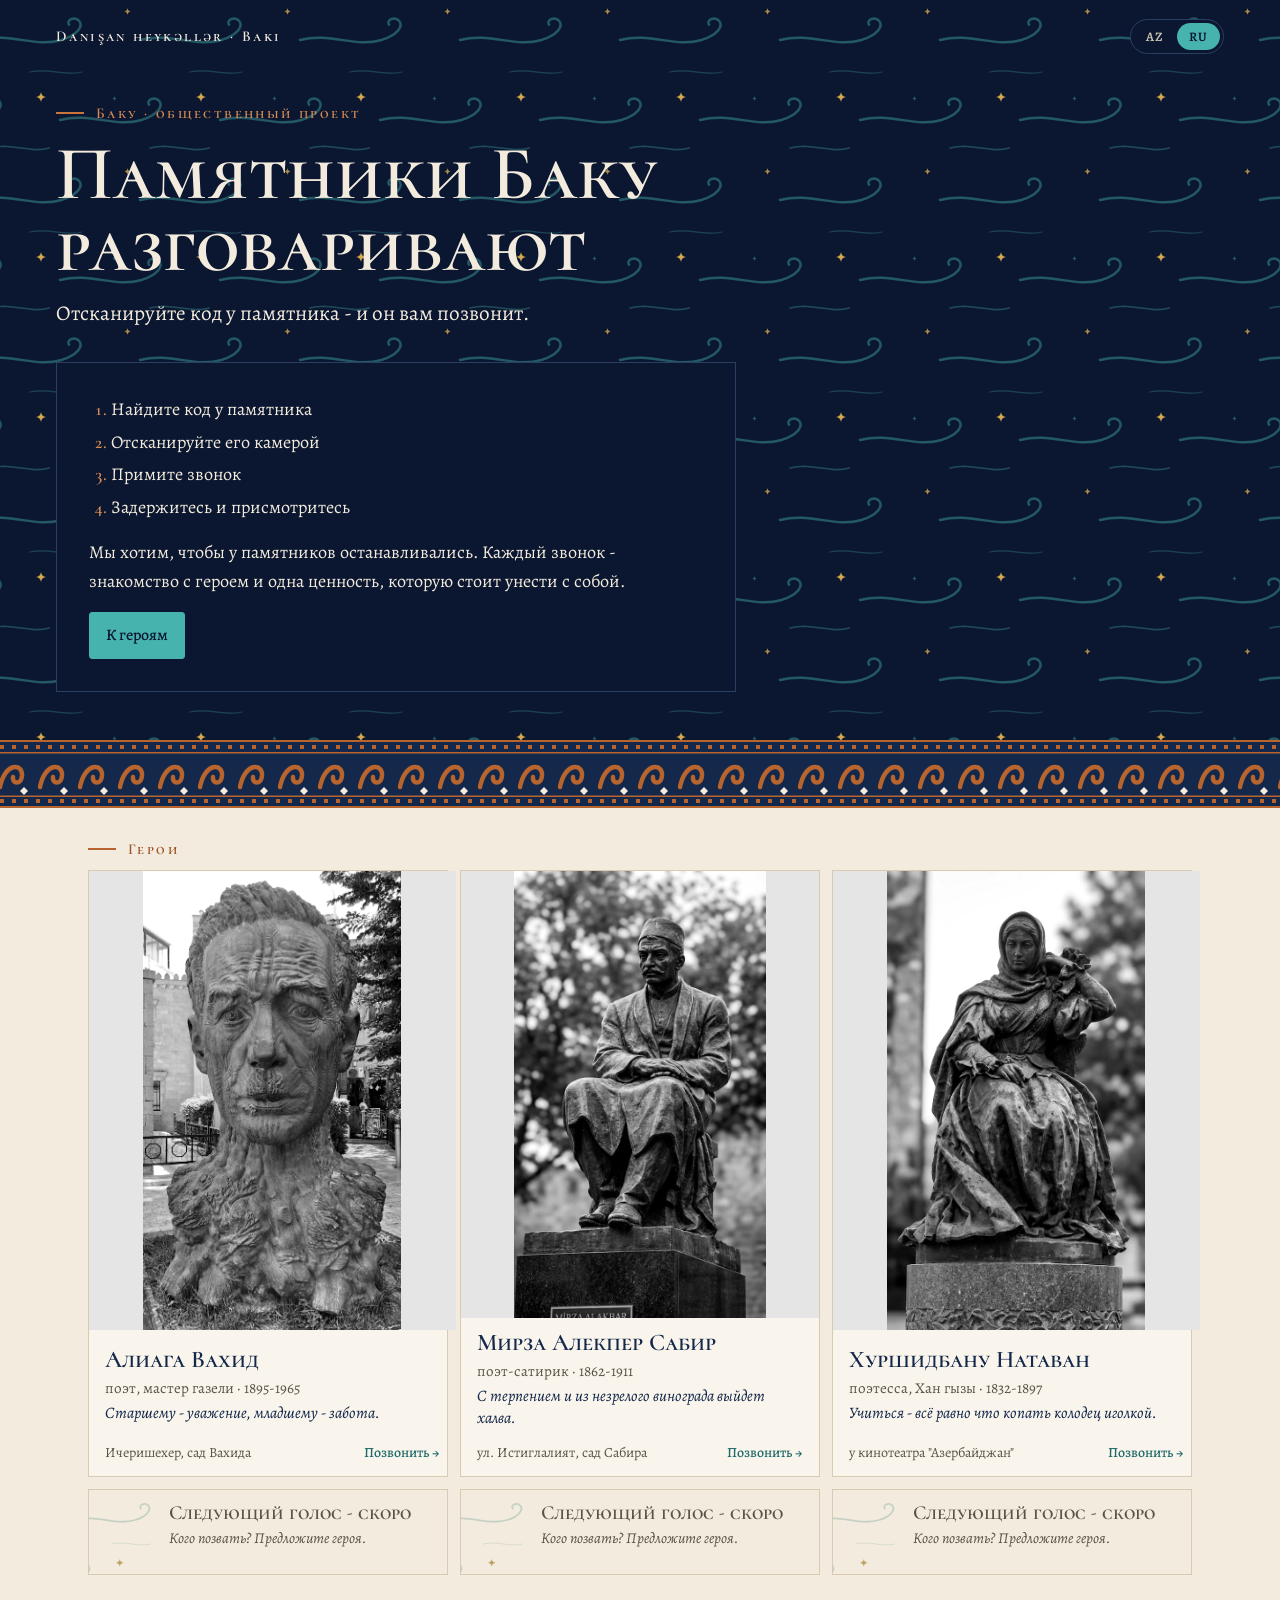
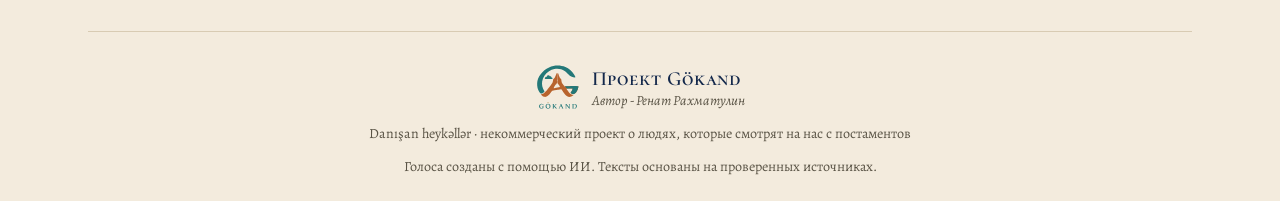
==== index.html @ 46e5cb17 "Cache-busting version on asset URLs so browsers load new CSS/JS after each publish Co-Authored-By: C" ====
<!doctype html>
<html lang="az" data-theme="pravda">
<head>
<meta charset="utf-8">
<meta name="viewport" content="width=device-width, initial-scale=1, viewport-fit=cover">
<meta name="theme-color" content="#0b1730">
<title>Danışan heykəllər</title>
<meta name="description" content="Bakının heykəlləri danışır. QR kodu skan edin - abidə sizə zəng edəcək.">
<link rel="preconnect" href="https://fonts.googleapis.com">
<link rel="stylesheet" href="https://fonts.googleapis.com/css2?family=Cormorant+SC:wght@500;600&family=Alegreya:ital,wght@0,400;0,500;1,400&display=swap">
<link rel="stylesheet" href="assets/style.css?v=335cb8f">
</head>
<body data-page="home" data-root="./" class="home">

<section class="stage" data-theme="pesnya" id="stage">
  <div class="stage-in">
    <div class="stage-top"><span class="brand">Danışan heykəllər · Bakı</span><div class="langs" role="group" aria-label="Dil / Язык"><button type="button" id="lang-az">AZ</button><button type="button" id="lang-ru">RU</button></div></div>
    <div class="stage-main">
      <p class="eyebrow" id="stageEyebrow"></p>
      <h1 id="heroTitle"></h1>
      <p class="lead" id="heroLead"></p>
      <div class="stage-panel">
        <ol class="steps" id="how"></ol>
        <p class="about" id="aboutText"></p>
        <a class="btn primary" id="toHeroes" href="#heroesBlock"></a>
      </div>
    </div>
  </div>
  <div class="kayma" aria-hidden="true"></div>
</section>

<div class="wrap">
  <section class="block" id="heroesBlock">
    <p class="eyebrow" id="heroesTitle"></p>
    <div class="heroes" id="heroes"></div>
  </section>

  <footer class="foot">
    <div class="endorse"><img src="assets/brand/gokand-mark.svg" alt="" width="44" height="47"><span><b id="endorse"></b><span id="author"></span></span></div>
    <p class="note" id="foot"></p>
    <p class="note" id="ai"></p>
  </footer>
</div>
<script src="assets/data.js?v=335cb8f"></script>
<script src="assets/app.js?v=335cb8f"></script>
</body>
</html>
---- assets/style.css ----
/* Danışan heykəllər - visual language from the GÖKAND design system (colors, type, grid, flat forms).
   Home = day palette ("pravda"), call pages = night palette ("pesnya"). No logo, mottos or theme switch. */
:root, [data-theme="pravda"] {
  --paper: #f3ebdd;
  --paper-raised: #faf5ec;
  --paper-sunk: #eadfcb;
  --ink: #13284b;
  --ink-soft: #5a5446;
  --line: #d8cbb3;
  --sky: #237878;
  --sky-text: #1e6a6a;
  --oath: #b8642e;
  --oath-text: #9a5222;
  --gold: #a9822f;
  --star-off: #c9bba0;
  --action: #1e6a6a;
  --on-action: #f3ebdd;
  --focus: var(--sky);
  color-scheme: light;
}
[data-theme="pesnya"] {
  --paper: #0b1730;
  --paper-raised: #13284b;
  --paper-sunk: #08112a;
  --ink: #f3ebdd;
  --ink-soft: #c9c2b2;
  --line: #2a3d63;
  --sky: #46b3ae;
  --sky-text: #46b3ae;
  --oath: #c8743a;
  --oath-text: #d88a52;
  --gold: #d4a84b;
  --star-off: #4a5a7a;
  --action: #46b3ae;
  --on-action: #0b1730;
  --focus: var(--sky);
  color-scheme: dark;
}
:root {
  --space-1: 4px; --space-2: 8px; --space-3: 12px; --space-4: 16px; --space-6: 24px;
  --space-8: 32px; --space-12: 48px; --space-18: 72px; --space-24: 96px;
  --radius-0: 0px; --radius-sm: 3px; --radius-round: 999px;
  --measure: 680px; --page: 1200px;
  --font-display: "Cormorant SC", "Cormorant Garamond", Georgia, serif;
  --font-text: Alegreya, Georgia, "Times New Roman", serif;
}

*{box-sizing:border-box}
[hidden]{display:none!important}
html,body{min-height:100%;margin:0}
body{
  background:var(--paper);color:var(--ink);font-family:var(--font-text);font-size:18px;line-height:1.6;
  padding-top:env(safe-area-inset-top,0px);padding-bottom:env(safe-area-inset-bottom,0px);
}
a{color:var(--sky-text)}
button{font-family:inherit}
button:focus-visible,a:focus-visible{outline:2px solid var(--focus);outline-offset:2px}

.wrap{
  position:relative;z-index:1;max-width:520px;margin:0 auto;min-height:100vh;min-height:100dvh;
  display:flex;flex-direction:column;gap:var(--space-6);
  padding-left:max(var(--space-4), env(safe-area-inset-left, 0px));
  padding-right:max(var(--space-4), env(safe-area-inset-right, 0px));
  padding-block:var(--space-4) var(--space-6);
}
.top{display:flex;justify-content:space-between;align-items:center;gap:var(--space-3);flex-wrap:wrap}
.brand{font-family:var(--font-display);font-size:15px;font-weight:600;letter-spacing:.16em;color:var(--ink);text-decoration:none;padding-block:var(--space-2)}
.brand svg{display:none}
.langs{display:flex;gap:2px;border:1px solid var(--line);border-radius:var(--radius-round);padding:3px;background:var(--paper)}
.langs button{border:0;background:transparent;color:var(--ink-soft);font:600 13px/1 var(--font-text);letter-spacing:.06em;padding:7px 12px;border-radius:var(--radius-round);cursor:pointer}
.langs button[aria-pressed="true"]{background:var(--action);color:var(--on-action)}

/* rubric label: copper bar + small caps */
.eyebrow{display:flex;align-items:center;gap:var(--space-3);font-family:var(--font-display);font-size:15px;line-height:1.2;font-weight:600;letter-spacing:.16em;color:var(--oath-text);margin:0 0 var(--space-3)}
.eyebrow::before{content:"";width:28px;height:2px;background:var(--oath);flex:none}

/* ---------- photo: top of the screen, flat, no gradients ---------- */
.bg{
  position:fixed;left:0;right:0;top:0;height:54vh;height:54dvh;z-index:0;
  background:var(--paper-sunk) url("brand/veter-nochnoj.svg") repeat;background-size:160px;
  border-bottom:1px solid var(--line);
}
.bg::after{content:"";position:absolute;inset:0;background:var(--photo) center bottom/contain no-repeat;filter:grayscale(1) contrast(1.05)}
.bg.placeholder::after{display:none}
.veil{display:none}
body.s-call .bg{height:100vh;height:100dvh;opacity:.14;border:0}
body.s-done .bg,body.s-declined .bg{height:100vh;height:100dvh;opacity:.08;border:0}

/* ---------- incoming ---------- */
.ring-view{margin-top:auto;display:flex;flex-direction:column;gap:var(--space-2);background:var(--paper);padding-top:var(--space-6);box-shadow:0 0 0 100vmax var(--paper);clip-path:inset(0 -100vmax -100vmax -100vmax);border-top:1px solid var(--line)}
.status{font-size:15px;color:var(--ink-soft);display:flex;align-items:center;gap:var(--space-2);min-height:21px;font-variant-numeric:tabular-nums}
.status .dot{width:8px;height:8px;border-radius:var(--radius-round);background:var(--sky);animation:blink 1.4s ease-in-out infinite}
@keyframes blink{0%,100%{opacity:1}50%{opacity:.25}}
h1.name{font-family:var(--font-display);font-weight:600;font-size:clamp(40px, 11vw, 52px);line-height:1;margin:0;text-wrap:balance}
.role{font-family:var(--font-text);font-style:italic;font-size:18px;color:var(--oath-text)}
.meta{display:flex;gap:var(--space-2);flex-wrap:wrap;margin-top:var(--space-1)}
.chip{display:inline-flex;align-items:center;gap:6px;font-size:14px;color:var(--ink-soft);border:1px solid var(--line);border-radius:var(--radius-sm);padding:3px 10px}
.chip svg{display:none}
.actions{display:flex;justify-content:space-around;gap:var(--space-6);padding-top:var(--space-6)}
.act{display:flex;flex-direction:column;align-items:center;gap:var(--space-2);font-size:15px;color:var(--ink-soft)}
.round{width:72px;height:72px;border-radius:var(--radius-round);border:0;cursor:pointer;display:grid;place-items:center}
.round svg{width:28px;height:28px}
.round.accept{background:var(--action);color:var(--on-action)}
.round.decline{background:var(--oath);color:var(--paper)}
.credit{font-size:13px;color:var(--ink-soft);text-align:center;margin-top:var(--space-2)}
.credit a{color:inherit}
.linkbtn{align-self:center;margin-top:var(--space-3);background:none;border:0;color:var(--sky-text);font:500 16px/1.2 var(--font-text);text-decoration:underline;text-underline-offset:4px;cursor:pointer;padding:var(--space-2)}

/* ---------- declined ---------- */
.declined-view{margin-top:auto;display:flex;flex-direction:column;gap:var(--space-3)}
.declined-view .status{font-family:var(--font-display);font-size:26px;font-weight:600;color:var(--ink);line-height:1.15}

/* ---------- in call ---------- */
.talk-view{flex:1;display:flex;flex-direction:column;gap:var(--space-3)}
.talk-head{text-align:center;display:flex;flex-direction:column;gap:2px;margin-top:var(--space-2)}
.talk-head .nm{font-family:var(--font-display);font-size:32px;font-weight:600;line-height:1.1}
.time{font-size:14px;color:var(--ink-soft);font-variant-numeric:tabular-nums}
.prog{height:2px;background:var(--line);overflow:hidden;margin:var(--space-1) var(--space-2) 0}
.prog i{display:block;height:100%;width:0;background:var(--oath);transition:width .2s linear}
.subs{margin-top:auto;background:var(--paper-raised);border:1px solid var(--line);border-radius:var(--radius-0);padding:var(--space-4) var(--space-4);font-size:19px;line-height:1.6;max-height:44vh;overflow-y:auto}
.subs span{color:var(--ink-soft);opacity:.8;transition:color .25s,opacity .25s}
.subs span.past{color:var(--ink-soft);opacity:1}
.subs span.now{opacity:1}
.subs span.now{color:var(--ink)}
.wave{display:flex;gap:4px;align-items:center;justify-content:center;height:30px}
.wave i{width:3px;background:var(--oath);height:6px;animation:wv 1s ease-in-out infinite}
.wave i:nth-child(2){animation-delay:.12s}.wave i:nth-child(3){animation-delay:.24s}
.wave i:nth-child(4){animation-delay:.36s}.wave i:nth-child(5){animation-delay:.48s}
.wave i:nth-child(6){animation-delay:.6s}.wave i:nth-child(7){animation-delay:.72s}
@keyframes wv{0%,100%{height:6px}50%{height:28px}}
.talk-view .actions{padding-top:var(--space-2)}

/* ---------- after call + home ---------- */
.done-view{display:flex;flex-direction:column;gap:var(--space-4);margin-top:var(--space-2)}
#thanks{font-family:var(--font-display);font-size:32px;font-weight:600;line-height:1.1}
.card{background:var(--paper-raised);border:1px solid var(--line);border-radius:var(--radius-0);padding:var(--space-4) var(--space-4)}
.count{font-family:var(--font-display);font-size:26px;font-weight:600;line-height:1.15;margin:0 0 var(--space-4);font-variant-numeric:tabular-nums}
.count b{color:var(--oath-text);font-weight:600}
.deck{display:grid;grid-template-columns:repeat(auto-fill,minmax(130px,1fr));gap:var(--space-2)}
.tile{border:1px solid var(--line);border-radius:var(--radius-0);padding:var(--space-3);min-height:100px;display:flex;flex-direction:column;justify-content:space-between;gap:var(--space-2);background:var(--paper);text-decoration:none;color:var(--ink)}
.tile .nm{font-family:var(--font-display);font-size:20px;font-weight:600;line-height:1.1}
.tile .ar{font-size:14px;color:var(--ink-soft);line-height:1.35}
.tile .mh{font-size:14px;color:var(--sky-text)}
.tile.got{border-color:var(--oath)}
.tile.got .nm{color:var(--oath-text)}
.tile.locked .nm{color:var(--ink-soft);letter-spacing:.2em}
.row{display:flex;gap:var(--space-2);flex-wrap:wrap}
.btn{flex:1 1 150px;border:1px solid var(--line);background:var(--paper);color:var(--ink);border-radius:var(--radius-sm);padding:13px var(--space-4);font:500 16px/1.2 var(--font-text);cursor:pointer;text-align:center;text-decoration:none;display:inline-flex;align-items:center;justify-content:center;gap:var(--space-2)}
.btn svg{display:none}
.btn.primary{background:var(--action);border-color:var(--action);color:var(--on-action)}
.done-view > .btn{flex:0 0 auto}
.toast{font-size:15px;color:var(--sky-text);min-height:20px;text-align:center}
.note{font-size:14px;color:var(--ink-soft);text-align:center;margin:0;line-height:1.5}

/* home */
.home .bg{display:none}
.hero h1{font-family:var(--font-display);font-weight:600;font-size:clamp(40px, 11vw, 64px);line-height:.95;margin:var(--space-6) 0 0;text-wrap:balance}
.lead{font-size:21px;line-height:1.5;margin:0;max-width:var(--measure)}
.steps{margin:0;padding-left:22px;display:flex;flex-direction:column;gap:var(--space-1)}
.steps li::marker{color:var(--oath-text);font-family:var(--font-display);font-weight:600}

/* story sheet + reader */
.sheet,.reader{position:fixed;inset:0;z-index:5;background:var(--paper);overflow-y:auto;
  padding:max(var(--space-4), env(safe-area-inset-top,0px)) max(var(--space-4), env(safe-area-inset-right,0px)) max(var(--space-4), env(safe-area-inset-bottom,0px)) max(var(--space-4), env(safe-area-inset-left,0px))}
.sheet{display:flex;flex-direction:column;align-items:center;justify-content:center;gap:var(--space-4)}
.sheet img{max-height:68vh;max-width:100%;border:1px solid var(--line)}
.sheet p{margin:0;color:var(--ink-soft);font-size:16px;text-align:center;max-width:34ch}
.sheet .btn{flex:0 0 auto;min-width:180px}
.reader{z-index:6}
.reader-in{max-width:var(--measure);margin:0 auto;display:flex;flex-direction:column;gap:var(--space-4)}
.reader-top{display:flex;justify-content:space-between;align-items:center;gap:var(--space-3);position:sticky;top:0;background:var(--paper);padding-block:var(--space-2);border-bottom:1px solid var(--line)}
.reader-top b{font-family:var(--font-display);font-size:28px;font-weight:600}
.reader-top .btn{flex:0 0 auto}
#rdBody p{margin:0 0 var(--space-4);font-size:19px;line-height:1.7}

@media (min-width:700px){ .wrap{padding-left:var(--space-12);padding-right:var(--space-12)} }
@media (prefers-reduced-motion:reduce){ .wave i,.status .dot{animation:none} }
/* top bar sits on a flat paper band so it stays readable over the photo */
.top{position:relative;z-index:2;background:var(--paper);box-shadow:0 0 0 100vmax var(--paper);clip-path:inset(-100vmax -100vmax 0 -100vmax);padding-bottom:var(--space-2);border-bottom:1px solid var(--line)}
.home .top{border-bottom:0}
.toast:empty{display:none}

/* home: fuller layout, Gökand endorsement */
.home .wrap{max-width:var(--page);gap:var(--space-8)}
.hero{display:grid;grid-template-columns:1fr;gap:var(--space-6);align-items:end}
.hero-text{display:flex;flex-direction:column;gap:var(--space-4);min-width:0}
.strip{display:grid;grid-template-columns:repeat(3,1fr);gap:var(--space-2)}
.strip span{display:block;aspect-ratio:9/14;max-width:100%;background-color:var(--paper-sunk);background-size:cover;background-position:center 22%;filter:grayscale(1) contrast(1.05);border:1px solid var(--line)}
.cols{display:grid;grid-template-columns:1fr;gap:var(--space-4)}
.about{margin:0;font-size:18px;line-height:1.6;max-width:var(--measure)}
.foot{display:flex;flex-direction:column;align-items:center;gap:var(--space-3);border-top:1px solid var(--line);padding-top:var(--space-8);margin-top:var(--space-6)}
.endorse{display:flex;align-items:center;gap:var(--space-3)}
.endorse img{width:44px;height:auto}
.endorse > span{display:flex;flex-direction:column;line-height:1.3}
.endorse b{font-family:var(--font-display);font-size:20px;font-weight:600;letter-spacing:.04em}
.endorse span span{font-size:14px;color:var(--ink-soft);font-style:italic}
@media (min-width:860px){
  .hero{grid-template-columns:minmax(0,1.1fr) minmax(0,1fr);gap:var(--space-12)}
  .hero h1{margin-top:var(--space-12)}
  .cols{grid-template-columns:1fr 1fr}
  .home .deck{grid-template-columns:repeat(3,1fr)}
}

.tile.open .nm{color:var(--ink)}

/* ===================== call v2 (prototype) ===================== */
.top-r{display:flex;align-items:center;gap:var(--space-2)}
.whatbtn{background:none;border:1px solid var(--line);color:var(--ink-soft);border-radius:var(--radius-round);font:500 14px/1 var(--font-text);padding:8px 12px;cursor:pointer}
.big{font-family:var(--font-display);font-size:34px;font-weight:600;line-height:1.1;margin:0;text-wrap:balance}
.sub{margin:0;color:var(--ink-soft);font-size:18px;line-height:1.5}
.sr{position:absolute;width:1px;height:1px;overflow:hidden;clip:rect(0 0 0 0);white-space:nowrap}

/* call: the standard photo stays as on the ring screen (no zoom) */
body.s-read .bg{height:100vh;height:100dvh;border:0;opacity:.16}
body.s-done .bg{height:100vh;height:100dvh;border:0;opacity:.12}
body.s-call .bg,body.s-declined .bg{height:54vh;height:54dvh;opacity:1}
.talk-view,.declined-view{margin-top:auto;background:var(--paper);padding-top:var(--space-6);box-shadow:0 0 0 100vmax var(--paper);clip-path:inset(0 -100vmax -100vmax -100vmax);border-top:1px solid var(--line)}
.talk-view{flex:0 0 auto}
.declined-view{gap:var(--space-4);padding-bottom:var(--space-6)}
.talk-view{justify-content:flex-end;padding-bottom:var(--space-4)}
.talk-view .wave{height:56px;gap:6px}
.talk-view .wave i{width:4px;background:var(--ink)}
@keyframes wv2{0%,100%{height:8px}50%{height:52px}}
.talk-view .wave i{animation-name:wv2}
body.paused .wave i{animation-play-state:paused;opacity:.4}
body.with-text .talk-view .talk-head{margin-top:0}
body.with-text .subs{margin-top:var(--space-2)}
.talk-ctl{display:flex;flex-direction:column;align-items:center}
.talk-ctl .linkbtn{margin-top:0}
.talk-ctl .actions{width:100%}
.round.ghost{background:transparent;border:1px solid var(--ink-soft);color:var(--ink)}
.round .i-pause,.round .i-play{display:grid;place-items:center}
.round .i-play{display:none}
body.paused .round .i-pause{display:none}
body.paused .round .i-play{display:grid}

.read-view{flex:1;display:flex;flex-direction:column;gap:var(--space-4);padding-bottom:var(--space-4)}
.page{margin-block:auto;font-size:21px;line-height:1.7;background:var(--paper-raised);border:1px solid var(--line);padding:var(--space-6) var(--space-4);min-height:30vh;animation:fadeIn .35s ease}
.read-view .btn:disabled{opacity:.4;cursor:default}
@keyframes fadeIn{from{opacity:0;transform:translateY(6px)}to{opacity:1;transform:none}}

.done-view{margin-top:var(--space-6)}
.proverb{margin:0;font-family:var(--font-text);font-style:italic;font-size:clamp(26px,7vw,34px);line-height:1.3;text-wrap:balance;border-left:2px solid var(--oath);padding-left:var(--space-4)}
.done-view #thanks{font-family:var(--font-text);font-size:18px;font-weight:400;color:var(--ink-soft)}
.others{display:grid;grid-template-columns:1fr 1fr;gap:var(--space-2)}
.other{display:flex;flex-direction:column;text-decoration:none;color:var(--ink);border:1px solid var(--line);background:var(--paper)}
.other .ph,.hero-card .ph{display:block;aspect-ratio:4/5;max-width:100%;background-color:var(--paper-sunk);background-size:contain;background-repeat:no-repeat;background-position:center bottom;filter:grayscale(1) contrast(1.05)}
.ot{display:flex;flex-direction:column;padding:var(--space-2) var(--space-3);line-height:1.3}
.ot b{font-family:var(--font-display);font-size:19px;font-weight:600}
.ot span{font-size:14px;color:var(--oath-text)}

.sheet.small{background:rgba(8,17,42,.72);padding:var(--space-4)}
.what-in{background:var(--paper);border:1px solid var(--line);padding:var(--space-6) var(--space-4);max-width:420px;width:100%;display:flex;flex-direction:column;gap:var(--space-3)}
.what-in b{font-family:var(--font-display);font-size:26px;font-weight:600}
.what-in p{margin:0;color:var(--ink);font-size:17px;text-align:left;max-width:none}
.what-in .btn{flex:1 1 140px;min-width:0}

/* ===================== home v3: project info on the Khazri wind ===================== */
.stage{position:relative;background:var(--paper) url("brand/veter-nochnoj.svg") repeat;background-size:160px;color:var(--ink);display:flex;flex-direction:column}
.stage-in{width:100%;max-width:var(--page);margin:0 auto;display:flex;flex-direction:column;gap:var(--space-12);
  padding-left:max(var(--space-4), env(safe-area-inset-left, 0px));padding-right:max(var(--space-4), env(safe-area-inset-right, 0px));padding-block:var(--space-4) var(--space-12)}
.stage-top{display:flex;justify-content:space-between;align-items:center;gap:var(--space-3)}
.stage-main{display:flex;flex-direction:column;gap:var(--space-4);max-width:var(--measure)}
.stage-main .eyebrow{margin:0}
.stage-main h1{font-family:var(--font-display);font-weight:600;font-size:clamp(42px,11vw,76px);line-height:.95;margin:0;text-wrap:balance}
.stage-main .lead{font-size:21px;color:var(--ink)}
.stage-panel{background:var(--paper);border:1px solid var(--line);padding:var(--space-6) var(--space-4);display:flex;flex-direction:column;gap:var(--space-4);margin-top:var(--space-4)}
.stage-panel .btn{flex:0 0 auto;align-self:flex-start}
.kayma{height:68px;background:url("brand/kayma-volna.svg") repeat-x left center;background-size:auto 68px}
.home .wrap{padding-top:var(--space-12)}
.block{display:flex;flex-direction:column}
.heroes{display:grid;grid-template-columns:1fr;gap:var(--space-3)}
.hero-card{display:grid;grid-template-columns:110px minmax(0,1fr);text-decoration:none;color:var(--ink);background:var(--paper-raised);border:1px solid var(--line)}
.hero-card .ph{aspect-ratio:auto;height:100%;min-height:150px}
.hc-body{display:flex;flex-direction:column;gap:4px;padding:var(--space-3) var(--space-4);min-width:0}
.hc-name{font-family:var(--font-display);font-size:24px;font-weight:600;line-height:1.1}
.hc-role{font-size:15px;color:var(--ink-soft);line-height:1.35}
.hc-proverb{font-style:italic;font-size:16px;line-height:1.4;color:var(--ink)}
.hc-foot{margin-top:auto;display:flex;justify-content:space-between;gap:var(--space-2);font-size:14px;color:var(--ink-soft);padding-top:var(--space-2)}
.hc-call{color:var(--sky-text);font-weight:500;white-space:nowrap}
.home .wrap{min-height:0;padding-top:var(--space-8)}
.hero-card.closed{background:transparent;color:var(--ink-soft);grid-template-columns:64px minmax(0,1fr)}
.hero-card.closed .ph{background:var(--paper-sunk) url("brand/veter-svetlyj.svg") repeat;background-size:120px;filter:none;opacity:.7}
.hero-card.closed .hc-name{font-size:20px;color:var(--ink-soft)}
.hero-card.closed .hc-role{font-style:italic}
@media (min-width:700px){ .stage-panel{padding:var(--space-8)} }
@media (min-width:860px){
  .heroes{grid-template-columns:repeat(3,1fr)}
  .hero-card{grid-template-columns:1fr}
  .hero-card .ph{aspect-ratio:4/5;height:auto}
}
@media (prefers-reduced-motion:reduce){
  .page{animation:none}
}
body.s-call .subs{max-height:34vh}
.hero-card.closed{min-height:0}
.hero-card.closed .ph{min-height:84px}

/* ---------- call header: one line ---------- */
.call .top{flex-wrap:nowrap}
.call .brand{white-space:nowrap;overflow:hidden;text-overflow:ellipsis;min-width:0}
.whatbtn{width:34px;height:34px;padding:0;font-size:17px;font-weight:600;display:grid;place-items:center;flex:none}
.top-r{flex:none}
body.s-call .subs{max-height:24vh}
.side-qr{display:none}

/* ---------- desktop: the call is a phone-wide column on the Khazri wind ---------- */
@media (min-width:760px){
  body.call{background:var(--paper) url("brand/veter-nochnoj.svg") repeat;background-size:160px}
  body.call::before{content:"";position:fixed;top:0;bottom:0;left:50%;width:520px;transform:translateX(-50%);background:var(--paper);border-left:1px solid var(--line);border-right:1px solid var(--line);z-index:0}
  body.call .wrap{padding-left:var(--space-6);padding-right:var(--space-6)}
  body.call .bg{left:50%;right:auto;width:520px;transform:translateX(-50%)}
  body.s-read .bg,body.s-done .bg{opacity:0}
  body.call .top,body.call .ring-view,body.call .talk-view,body.call .declined-view{box-shadow:none;clip-path:none}
  body.call .top{background:var(--paper);margin-inline:calc(-1 * var(--space-6));padding-inline:var(--space-6);margin-top:calc(-1 * var(--space-4));padding-top:var(--space-4)}
  body.call .ring-view,body.call .talk-view,body.call .declined-view{margin-inline:calc(-1 * var(--space-6));padding-inline:var(--space-6)}
}
@media (min-width:1100px){
  .side-qr{display:flex;flex-direction:column;gap:var(--space-3);position:fixed;z-index:3;top:50%;transform:translateY(-50%);left:calc(50% + 260px + var(--space-12));width:180px;background:var(--paper);border:1px solid var(--line);padding:var(--space-4)}
  .side-qr img{width:100%;height:auto;background:#f3ebdd;padding:8px}
  .side-qr p{margin:0;font-size:15px;line-height:1.45;color:var(--ink-soft)}
  body.s-done .side-qr,body.s-read .side-qr{display:none}
}

/* ---------- info cards during the call (instead of reading the same text) ---------- */
.cards{min-height:150px;display:flex}
.info{flex:1;display:flex;flex-direction:column;gap:var(--space-2);background:var(--paper-raised);border:1px solid var(--line);padding:var(--space-4);animation:fadeIn .5s ease}
.info .eyebrow{margin:0}
.info-t{margin:0;font-size:21px;line-height:1.45;text-wrap:pretty}
.dots{margin-top:auto;display:flex;gap:6px;padding-top:var(--space-2)}
.info{cursor:pointer}
.dots{gap:4px;margin-left:-6px}
.dots button{width:30px;height:24px;padding:0 6px;border:0;background:transparent;cursor:pointer;display:grid;align-items:center}
.dots button::before{content:"";display:block;height:3px;background:var(--line)}
.dots button.on::before{background:var(--oath)}
.dots button:hover::before{background:var(--ink-soft)}
.dots button.on:hover::before{background:var(--oath)}
.prog{height:4px;margin-inline:0}
@media (prefers-reduced-motion:reduce){ .info{animation:none} }

.cards{min-height:176px}
body.s-call .talk-view{gap:var(--space-2)}
body.s-call .talk-view .wave{height:40px}
@keyframes wv3{0%,100%{height:6px}50%{height:36px}}
body.s-call .talk-view .wave i{animation-name:wv3}
body.s-call .talk-head .nm{font-size:28px}
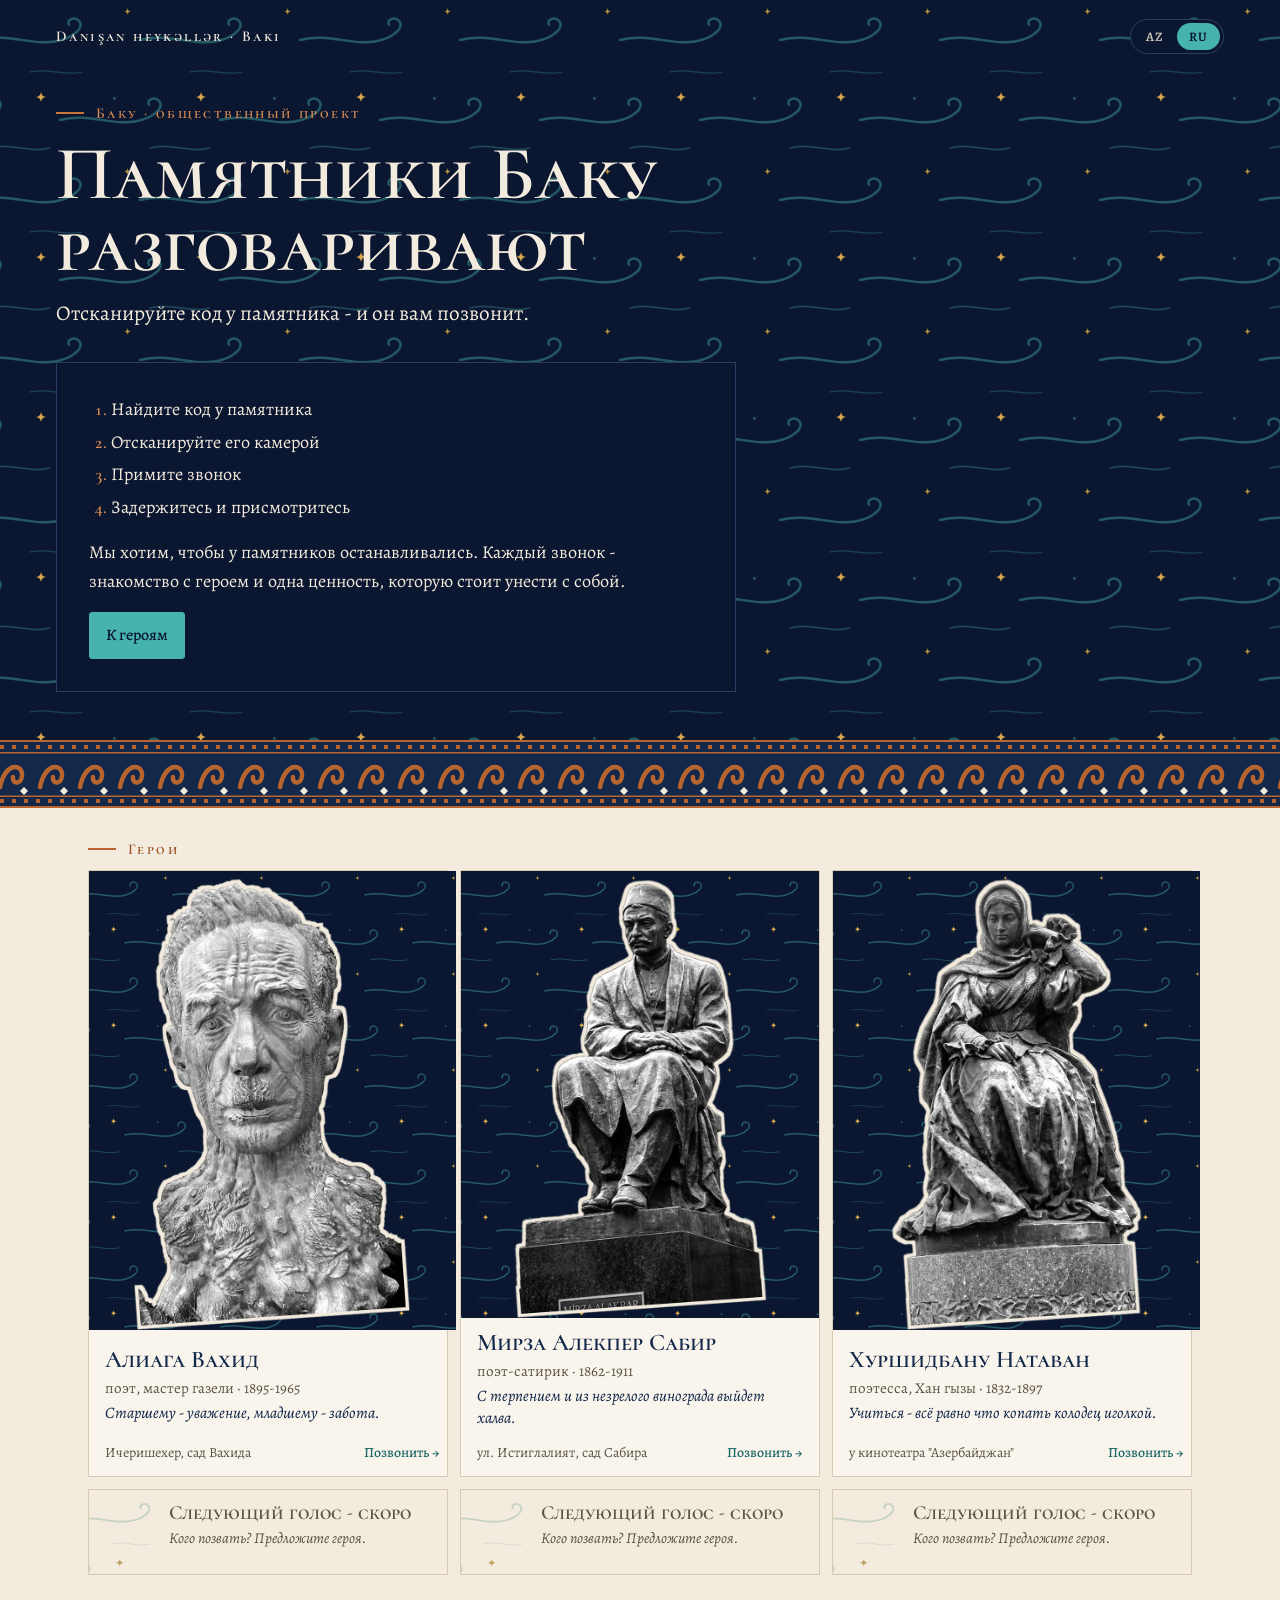
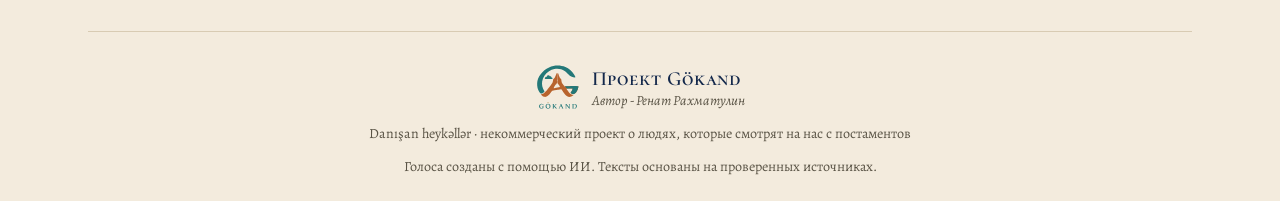
==== commit 6e6a0ccb: "Sticker art for all three heroes: cut-out monuments on the Khazri pattern (call, cards, story) Co-Au" ====
--- a/index.html
+++ b/index.html
@@ -8,7 +8,7 @@
 <meta name="description" content="Bakının heykəlləri danışır. QR kodu skan edin - abidə sizə zəng edəcək.">
 <link rel="preconnect" href="https://fonts.googleapis.com">
 <link rel="stylesheet" href="https://fonts.googleapis.com/css2?family=Cormorant+SC:wght@500;600&family=Alegreya:ital,wght@0,400;0,500;1,400&display=swap">
-<link rel="stylesheet" href="assets/style.css?v=335cb8f">
+<link rel="stylesheet" href="assets/style.css?v=art1">
 </head>
 <body data-page="home" data-root="./" class="home">
 
@@ -41,7 +41,7 @@
     <p class="note" id="ai"></p>
   </footer>
 </div>
-<script src="assets/data.js?v=335cb8f"></script>
-<script src="assets/app.js?v=335cb8f"></script>
+<script src="assets/data.js?v=art1"></script>
+<script src="assets/app.js?v=art1"></script>
 </body>
 </html>
--- a/assets/style.css
+++ b/assets/style.css
@@ -80,7 +80,10 @@
   background:var(--paper-sunk) url("brand/veter-nochnoj.svg") repeat;background-size:160px;
   border-bottom:1px solid var(--line);
 }
+.bg{overflow:hidden}
+.bg::before{content:"";position:absolute;inset:-24px;background:var(--photo) center/cover no-repeat;filter:grayscale(1) blur(14px) brightness(.45)}
 .bg::after{content:"";position:absolute;inset:0;background:var(--photo) center bottom/contain no-repeat;filter:grayscale(1) contrast(1.05)}
+.bg.placeholder::before{display:none}
 .bg.placeholder::after{display:none}
 .veil{display:none}
 body.s-call .bg{height:100vh;height:100dvh;opacity:.14;border:0}
@@ -344,3 +347,12 @@
 @keyframes wv3{0%,100%{height:6px}50%{height:36px}}
 body.s-call .talk-view .wave i{animation-name:wv3}
 body.s-call .talk-head .nm{font-size:28px}
+
+/* ---------- sticker art (cut-out monument with a bone outline, transparent) ---------- */
+.bg{background:var(--paper) url("brand/veter-nochnoj.svg") repeat;background-size:160px}
+.bg::before{display:none}
+.bg::after{inset:var(--space-2) 0 0;filter:none}
+.hero-card .ph,.other .ph{background-color:#0b1730;filter:none;background-origin:content-box;padding:8px 6px 0;box-sizing:border-box;background-image:none}
+.hero-card .ph{background:#0b1730 url("brand/veter-nochnoj.svg") repeat;background-size:96px}
+.other .ph{background:#0b1730 url("brand/veter-nochnoj.svg") repeat;background-size:96px}
+.ph i{display:block;width:100%;height:100%;background:center bottom/contain no-repeat}
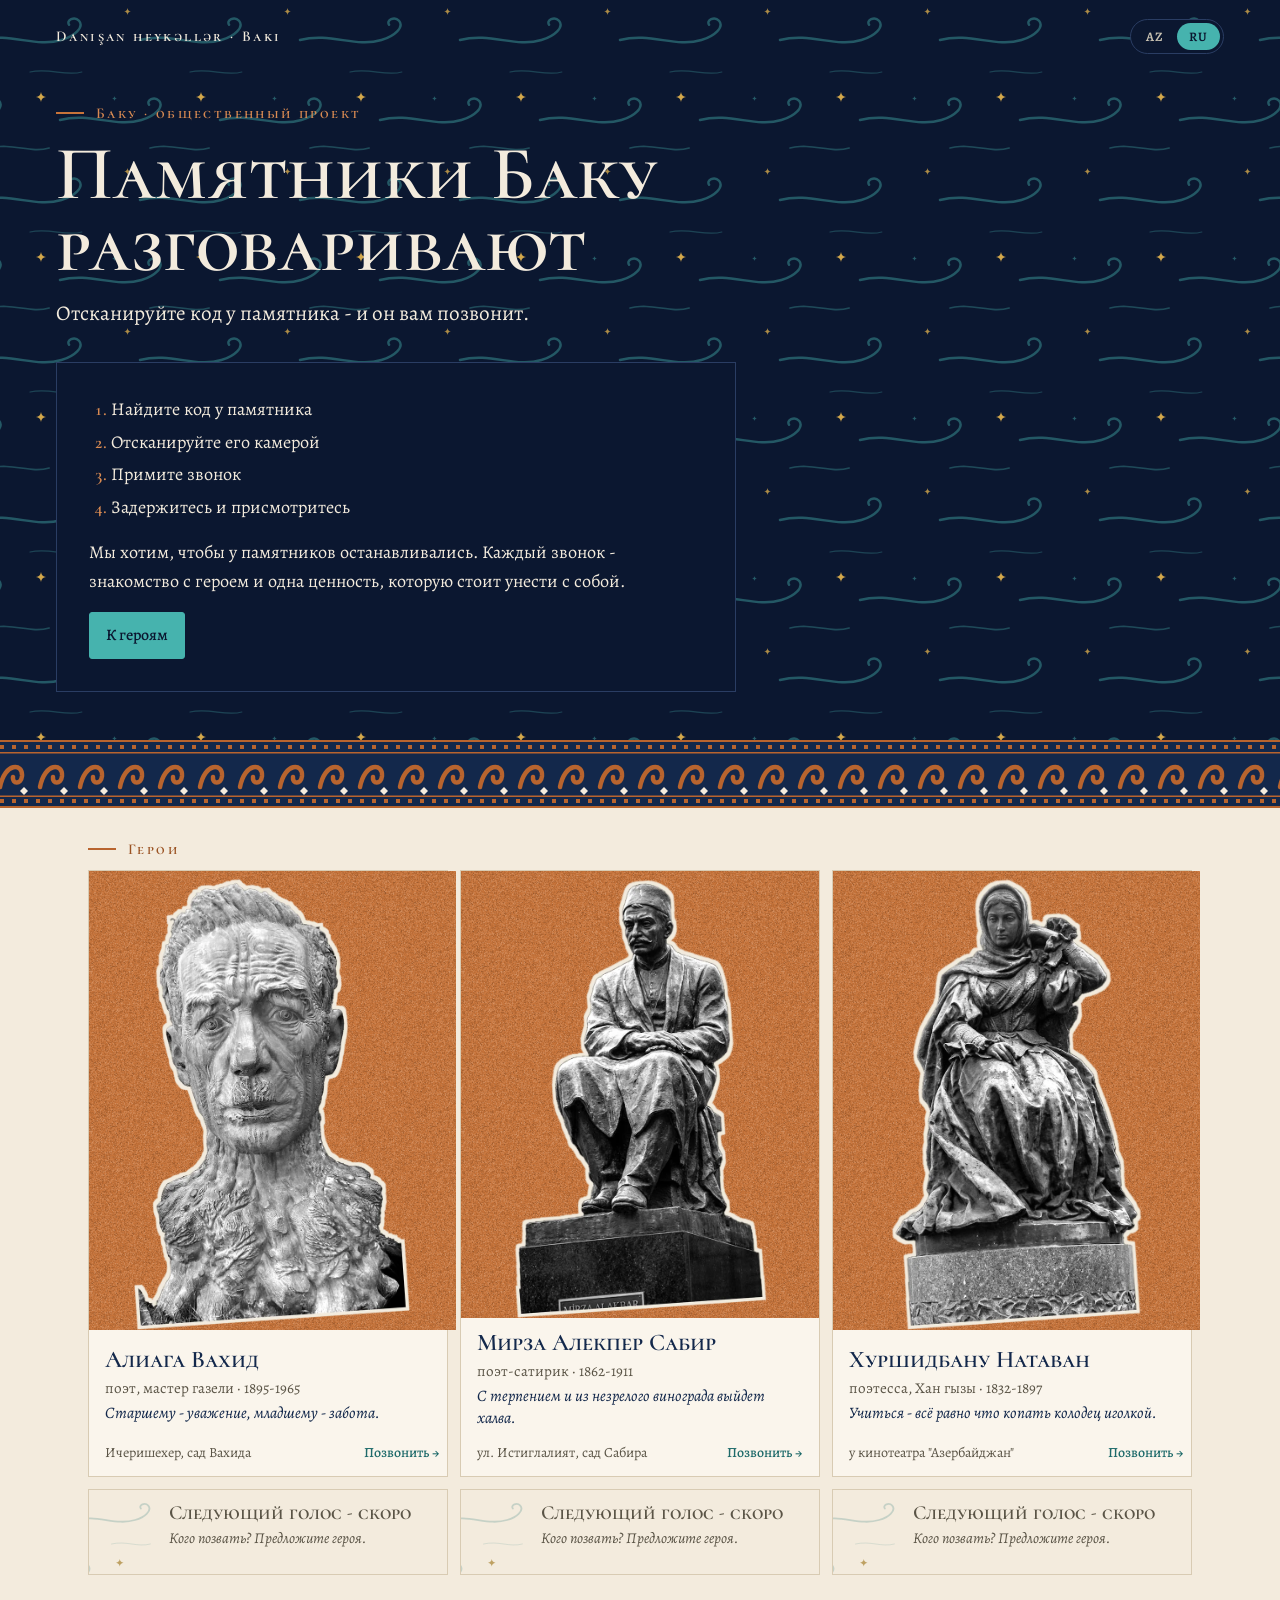
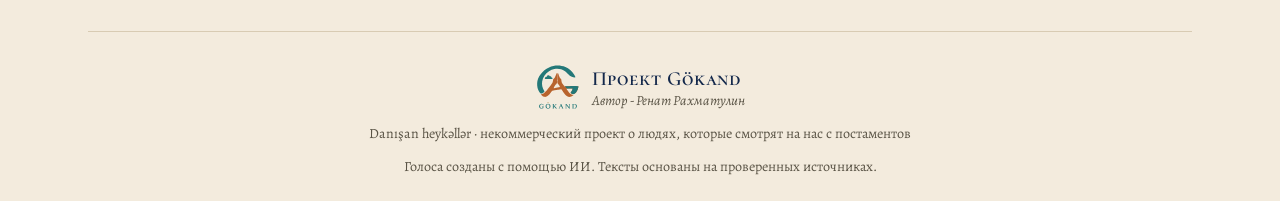
==== commit 412a7766: "Copper stage with grain behind the monument stickers (call, cards, story) Co-Authored-By: Claude Opu" ====
--- a/index.html
+++ b/index.html
@@ -8,7 +8,7 @@
 <meta name="description" content="Bakının heykəlləri danışır. QR kodu skan edin - abidə sizə zəng edəcək.">
 <link rel="preconnect" href="https://fonts.googleapis.com">
 <link rel="stylesheet" href="https://fonts.googleapis.com/css2?family=Cormorant+SC:wght@500;600&family=Alegreya:ital,wght@0,400;0,500;1,400&display=swap">
-<link rel="stylesheet" href="assets/style.css?v=art1">
+<link rel="stylesheet" href="assets/style.css?v=art2">
 </head>
 <body data-page="home" data-root="./" class="home">
 
@@ -41,7 +41,7 @@
     <p class="note" id="ai"></p>
   </footer>
 </div>
-<script src="assets/data.js?v=art1"></script>
-<script src="assets/app.js?v=art1"></script>
+<script src="assets/data.js?v=art2"></script>
+<script src="assets/app.js?v=art2"></script>
 </body>
 </html>
--- a/assets/style.css
+++ b/assets/style.css
@@ -356,3 +356,7 @@
 .hero-card .ph{background:#0b1730 url("brand/veter-nochnoj.svg") repeat;background-size:96px}
 .other .ph{background:#0b1730 url("brand/veter-nochnoj.svg") repeat;background-size:96px}
 .ph i{display:block;width:100%;height:100%;background:center bottom/contain no-repeat}
+
+/* ---------- copper stage behind the monuments ---------- */
+.bg{background:var(--oath) url("brand/grain.png") repeat;background-size:200px}
+.hero-card .ph,.other .ph{background:#c8743a url("brand/grain.png") repeat;background-size:160px}
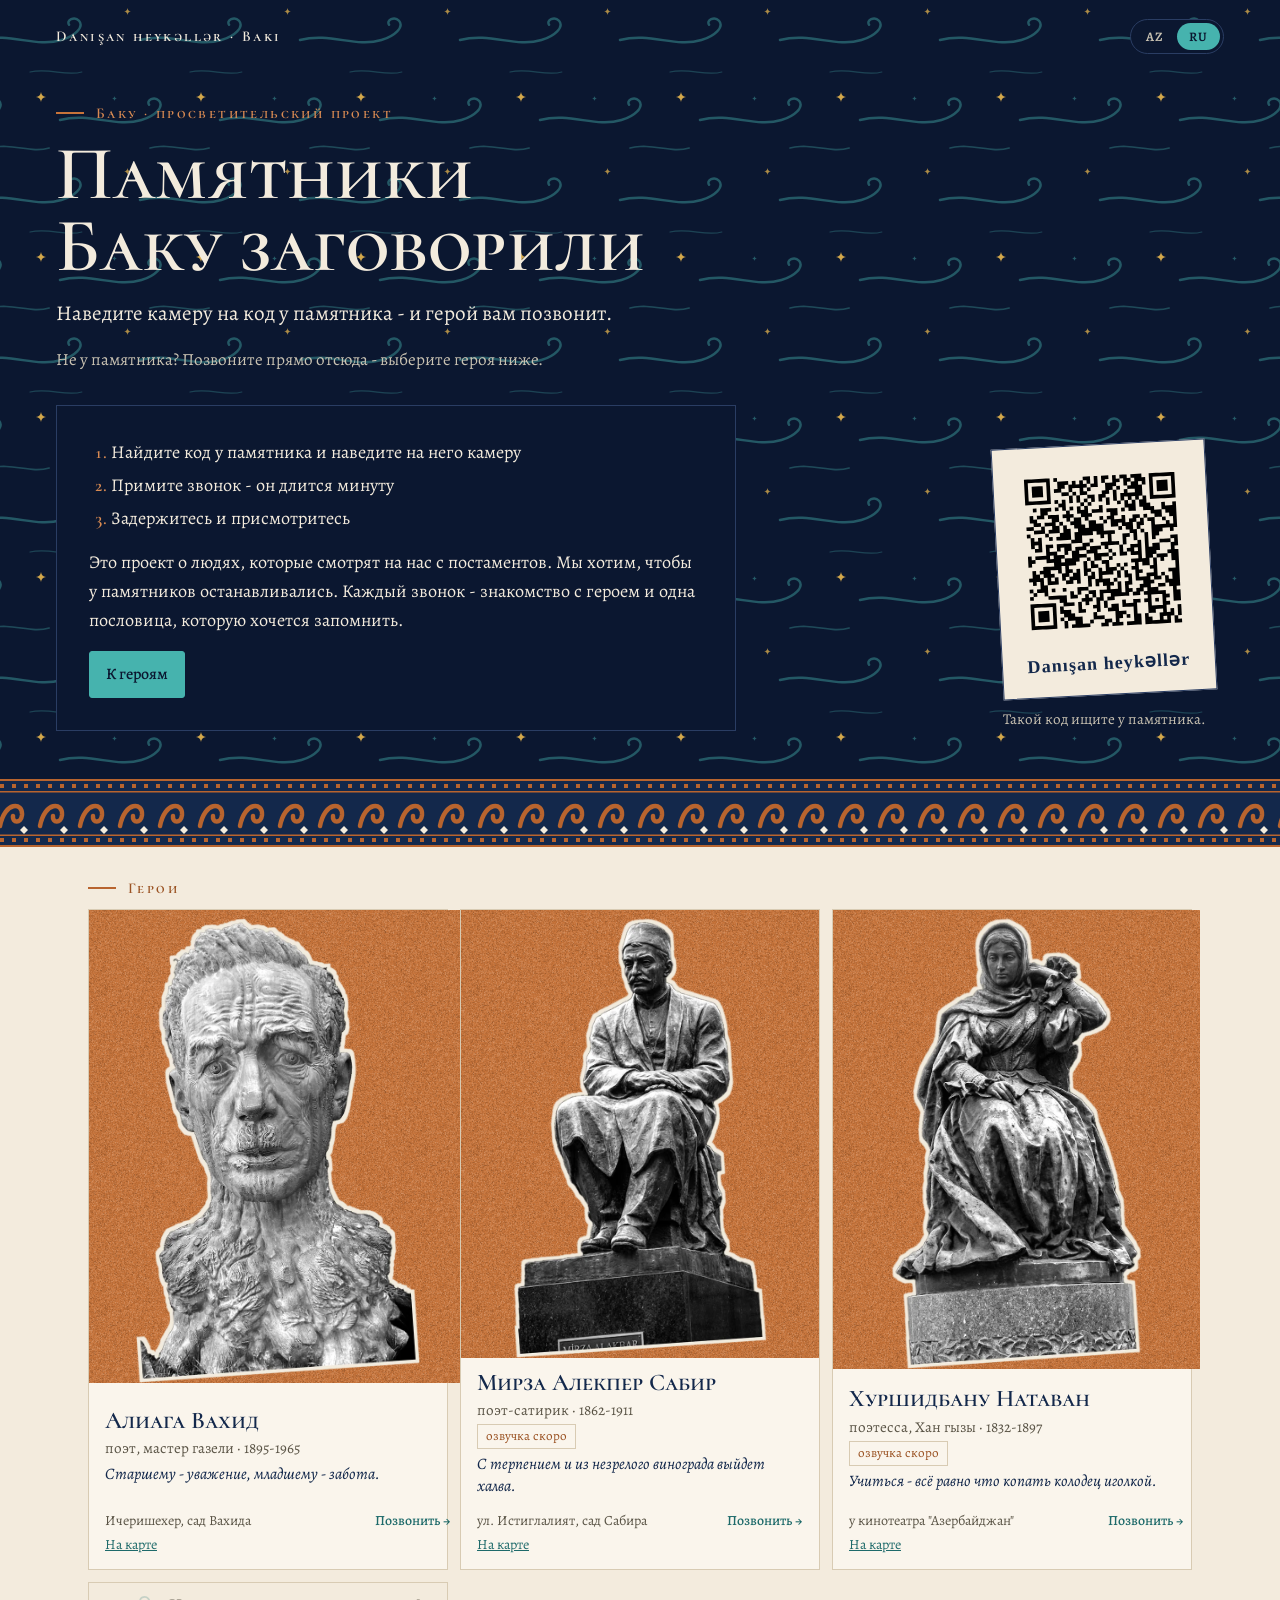
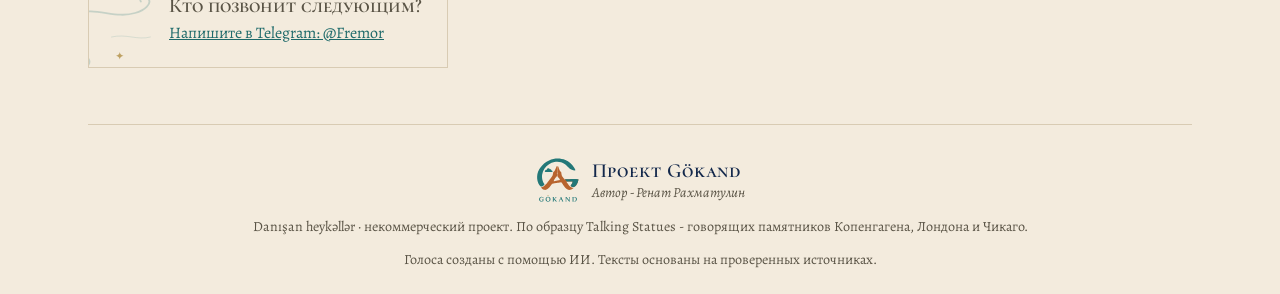
==== commit cc94b023: "Home v4: link previews (Open Graph), call-from-here line, heard progress, map links, voice-soon tags" ====
--- a/index.html
+++ b/index.html
@@ -6,24 +6,37 @@
 <meta name="theme-color" content="#0b1730">
 <title>Danışan heykəllər</title>
 <meta name="description" content="Bakının heykəlləri danışır. QR kodu skan edin - abidə sizə zəng edəcək.">
+<meta property="og:type" content="website">
+<meta property="og:site_name" content="Danışan heykəllər">
+<meta property="og:title" content="Danışan heykəllər · Говорящие памятники Баку">
+<meta property="og:description" content="Bakının heykəlləri danışır. Памятники Баку заговорили: примите звонок от героя.">
+<meta property="og:image" content="https://danisan-heykeller.github.io/og/home.jpg">
+<meta property="og:image:width" content="1200">
+<meta property="og:image:height" content="630">
+<meta property="og:url" content="https://danisan-heykeller.github.io/">
+<meta name="twitter:card" content="summary_large_image">
 <link rel="preconnect" href="https://fonts.googleapis.com">
 <link rel="stylesheet" href="https://fonts.googleapis.com/css2?family=Cormorant+SC:wght@500;600&family=Alegreya:ital,wght@0,400;0,500;1,400&display=swap">
-<link rel="stylesheet" href="assets/style.css?v=art2">
+<link rel="stylesheet" href="assets/style.css?v=home4">
 </head>
 <body data-page="home" data-root="./" class="home">
 
 <section class="stage" data-theme="pesnya" id="stage">
   <div class="stage-in">
     <div class="stage-top"><span class="brand">Danışan heykəllər · Bakı</span><div class="langs" role="group" aria-label="Dil / Язык"><button type="button" id="lang-az">AZ</button><button type="button" id="lang-ru">RU</button></div></div>
+    <div class="stage-row">
     <div class="stage-main">
       <p class="eyebrow" id="stageEyebrow"></p>
       <h1 id="heroTitle"></h1>
       <p class="lead" id="heroLead"></p>
+      <p class="lead2" id="homeCall"></p>
       <div class="stage-panel">
         <ol class="steps" id="how"></ol>
         <p class="about" id="aboutText"></p>
         <a class="btn primary" id="toHeroes" href="#heroesBlock"></a>
       </div>
+    </div>
+    <aside class="stage-qr" aria-hidden="true"><div class="plaque"><img src="qr/vahid.svg" alt="" width="160" height="160"><b>Danışan heykəllər</b></div><p id="qrHint"></p></aside>
     </div>
   </div>
   <div class="kayma" aria-hidden="true"></div>
@@ -32,6 +45,7 @@
 <div class="wrap">
   <section class="block" id="heroesBlock">
     <p class="eyebrow" id="heroesTitle"></p>
+    <p class="progress" id="progress" hidden></p>
     <div class="heroes" id="heroes"></div>
   </section>
 
@@ -41,7 +55,7 @@
     <p class="note" id="ai"></p>
   </footer>
 </div>
-<script src="assets/data.js?v=art2"></script>
-<script src="assets/app.js?v=art2"></script>
+<script src="assets/data.js?v=home4"></script>
+<script src="assets/app.js?v=home4"></script>
 </body>
 </html>
--- a/assets/style.css
+++ b/assets/style.css
@@ -360,3 +360,43 @@
 /* ---------- copper stage behind the monuments ---------- */
 .bg{background:var(--oath) url("brand/grain.png") repeat;background-size:200px}
 .hero-card .ph,.other .ph{background:#c8743a url("brand/grain.png") repeat;background-size:160px}
+
+.sheet-row{width:100%;max-width:420px;justify-content:center}
+.sheet .sheet-row .btn{flex:1 1 150px;min-width:0}
+.sheet img{max-height:60vh}
+/* bigger share preview: the picture takes most of the screen */
+#sheet{justify-content:flex-start;gap:var(--space-3);padding-top:max(var(--space-4), env(safe-area-inset-top, 0px));padding-bottom:max(var(--space-4), env(safe-area-inset-bottom, 0px))}
+#sheet img{width:min(100%, calc((100dvh - 210px) * 9 / 16));max-height:none;height:auto;margin-top:auto}
+#sheet p{font-size:15px;max-width:40ch}
+#sheet .linkbtn{margin:0 0 auto;padding:var(--space-1)}
+#sheet .toast:empty{display:none}
+
+/* ===================== home v4 ===================== */
+.lead2{margin:0;font-size:17px;color:var(--ink-soft);max-width:var(--measure)}
+.stage-row{display:flex;gap:var(--space-12);align-items:flex-end;justify-content:space-between}
+.stage-qr{display:none}
+@media (min-width:960px){
+  .stage-qr{display:flex;flex-direction:column;align-items:center;gap:var(--space-3);flex:none;width:240px}
+  .plaque{background:#f3ebdd;color:#13284b;padding:var(--space-4);display:flex;flex-direction:column;align-items:center;gap:var(--space-2);border:1px solid var(--line);transform:rotate(-3deg)}
+  .plaque img{width:180px;height:180px}
+  .plaque b{font-family:var(--font-display);font-size:18px;letter-spacing:.06em}
+  .stage-qr p{margin:0;font-size:15px;color:var(--ink-soft);text-align:center}
+}
+@media (max-width:699px){ #toHeroes{display:none} }
+.progress{margin:calc(-1 * var(--space-2)) 0 var(--space-3);font-size:16px;color:var(--ink-soft)}
+.hero-card{position:relative}
+.hero-card .hc-name{color:var(--ink);text-decoration:none}
+.hero-card .hc-name::after{content:"";position:absolute;inset:0;z-index:1}
+.hc-map,.hc-tg{position:relative;z-index:2;color:var(--sky-text)}
+.hc-loc{display:flex;flex-direction:column;gap:2px;min-width:0}
+.hc-soon{align-self:flex-start;font-size:13px;color:var(--oath-text);border:1px solid var(--line);padding:1px 8px}
+.ph{position:relative}
+.ph .tag{position:absolute;left:6px;top:6px;background:#0b1730;color:#f3ebdd;font-size:12px;padding:2px 8px;letter-spacing:.04em}
+.hero-card.got{border-color:var(--oath)}
+.hero-card.closed{grid-template-columns:64px minmax(0,1fr)}
+.hc-tg{font-size:16px}
+/* pass the call */
+.fld{display:flex;flex-direction:column;gap:4px;font-size:15px;color:var(--ink-soft)}
+.fld input{font:inherit;font-size:18px;color:var(--ink);background:var(--paper-raised);border:1px solid var(--line);padding:10px 12px;border-radius:var(--radius-sm)}
+.fld input:focus{outline:2px solid var(--focus);outline-offset:1px}
+#passToast{word-break:break-all}
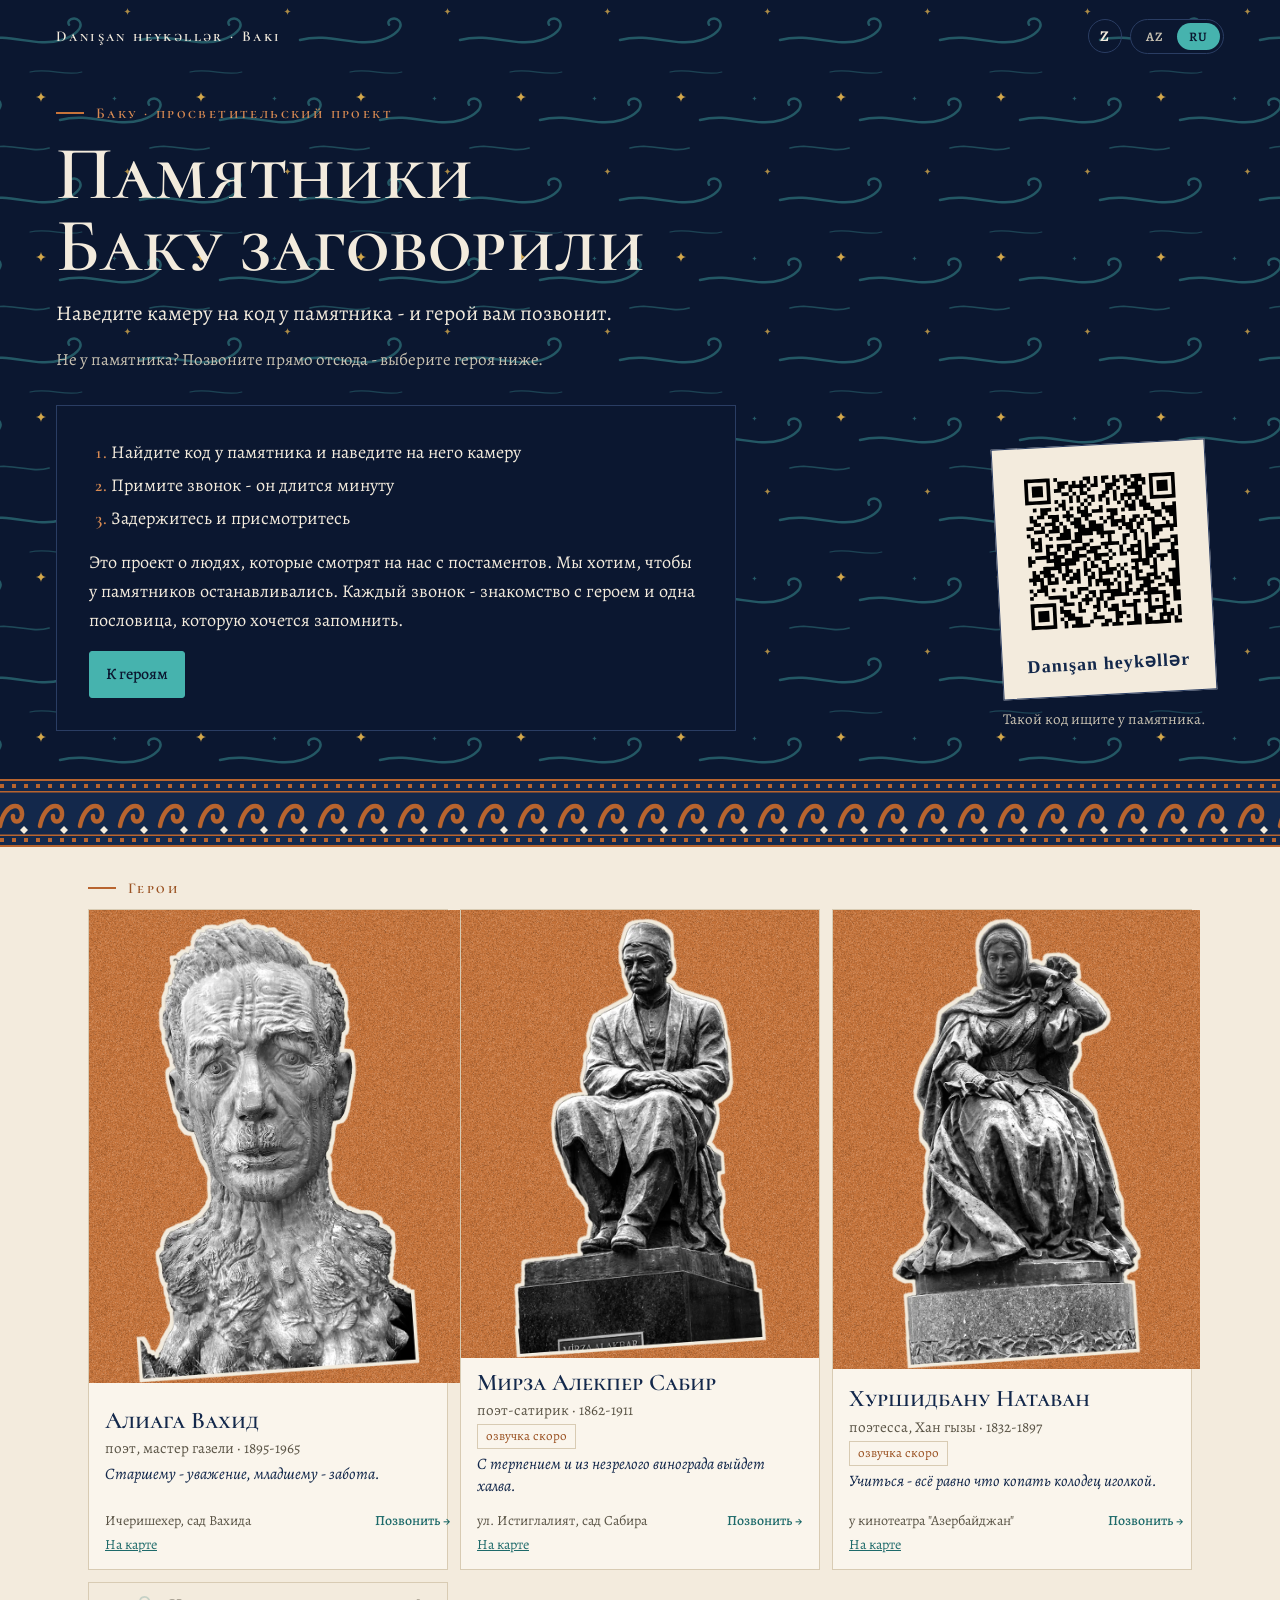
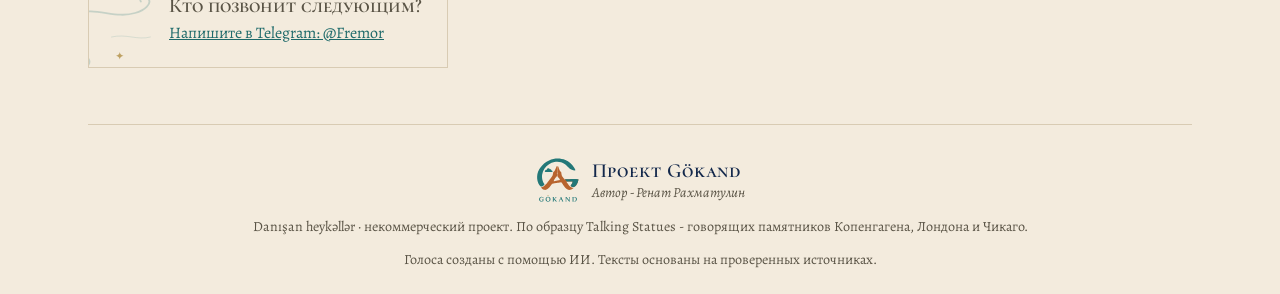
==== commit 46ee3695: "Z style switch: one tap toggles a louder Gen Z layout (ringing home, 'collect them all', pass-the-ca" ====
--- a/index.html
+++ b/index.html
@@ -17,13 +17,22 @@
 <meta name="twitter:card" content="summary_large_image">
 <link rel="preconnect" href="https://fonts.googleapis.com">
 <link rel="stylesheet" href="https://fonts.googleapis.com/css2?family=Cormorant+SC:wght@500;600&family=Alegreya:ital,wght@0,400;0,500;1,400&display=swap">
-<link rel="stylesheet" href="assets/style.css?v=home4">
+<link rel="stylesheet" href="assets/style.css?v=z1">
 </head>
 <body data-page="home" data-root="./" class="home">
 
 <section class="stage" data-theme="pesnya" id="stage">
   <div class="stage-in">
-    <div class="stage-top"><span class="brand">Danışan heykəllər · Bakı</span><div class="langs" role="group" aria-label="Dil / Язык"><button type="button" id="lang-az">AZ</button><button type="button" id="lang-ru">RU</button></div></div>
+    <div class="stage-top"><span class="brand">Danışan heykəllər · Bakı</span><div class="tools"><button class="stylebtn" id="styleBtn" type="button" aria-pressed="false">Z</button><div class="langs" role="group" aria-label="Dil / Язык"><button type="button" id="lang-az">AZ</button><button type="button" id="lang-ru">RU</button></div></div></div>
+    <div class="z-call" id="zCall">
+      <div class="z-art"><img id="zImg" alt=""></div>
+      <p class="z-status"><span class="dot"></span><span id="zStatus"></span></p>
+      <h1 class="z-name" id="zName"></h1>
+      <p class="z-role" id="zRole"></p>
+      <div class="z-btns"><div class="act"><button class="round decline" id="zNext" type="button" aria-labelledby="zNextLbl"><svg viewBox="0 0 24 24" fill="currentColor" aria-hidden="true"><path d="M12 9c-2.6 0-5.1.6-7.3 1.7-.6.3-1 .9-1 1.6v2.3c0 .7.7 1.2 1.4 1l3-1c.5-.2.8-.6.8-1.1v-1.6c2-.7 4.2-.7 6.2 0v1.6c0 .5.3.9.8 1.1l3 1c.7.2 1.4-.3 1.4-1v-2.3c0-.7-.4-1.3-1-1.6C17.1 9.6 14.6 9 12 9z"/></svg></button><span id="zNextLbl"></span></div><div class="act"><a class="round accept" id="zAccept" href="#" aria-labelledby="zAcceptLbl"><svg viewBox="0 0 24 24" fill="currentColor" aria-hidden="true"><path d="M6.6 10.8c1.4 2.8 3.8 5.1 6.6 6.6l2.2-2.2c.3-.3.7-.4 1-.2 1.1.4 2.3.6 3.6.6.6 0 1 .4 1 1V20c0 .6-.4 1-1 1C10.6 21 3 13.4 3 4c0-.6.4-1 1-1h3.5c.6 0 1 .4 1 1 0 1.3.2 2.5.6 3.6.1.3 0 .7-.2 1z"/></svg></a><span id="zAcceptLbl"></span></div></div>
+      <a class="z-pass" id="zPass" href="#"></a>
+      <p class="z-hint" id="zHint"></p>
+    </div>
     <div class="stage-row">
     <div class="stage-main">
       <p class="eyebrow" id="stageEyebrow"></p>
@@ -55,7 +64,7 @@
     <p class="note" id="ai"></p>
   </footer>
 </div>
-<script src="assets/data.js?v=home4"></script>
-<script src="assets/app.js?v=home4"></script>
+<script src="assets/data.js?v=z1"></script>
+<script src="assets/app.js?v=z1"></script>
 </body>
 </html>
--- a/assets/style.css
+++ b/assets/style.css
@@ -400,3 +400,64 @@
 .fld input{font:inherit;font-size:18px;color:var(--ink);background:var(--paper-raised);border:1px solid var(--line);padding:10px 12px;border-radius:var(--radius-sm)}
 .fld input:focus{outline:2px solid var(--focus);outline-offset:1px}
 #passToast{word-break:break-all}
+
+/* ===================== style switch ===================== */
+.tools{display:flex;align-items:center;gap:var(--space-2)}
+.stylebtn{min-width:34px;height:34px;padding:0 10px;border:1px solid var(--line);background:transparent;color:var(--ink);border-radius:var(--radius-round);font:700 15px/1 var(--font-text);cursor:pointer;letter-spacing:.02em}
+html.z .stylebtn{background:var(--oath);border-color:var(--oath);color:#0b1730;font-size:13px}
+.z-call,.z-pass{display:none}
+
+/* ===================== Z style ===================== */
+html.z{--font-display:"Alegreya", Georgia, serif}
+html.z body.home{background:#0b1730;color:#f3ebdd}
+html.z body.home .wrap{color:#f3ebdd}
+html.z .home .stage{min-height:100vh;min-height:100dvh}
+html.z .stage .stage-row,html.z .stage .kayma{display:none}
+html.z .z-call{display:flex;flex-direction:column;align-items:center;text-align:center;gap:var(--space-2);flex:1;justify-content:flex-end;padding-bottom:var(--space-4)}
+.z-art{width:min(100%,420px);aspect-ratio:4/5;max-height:46vh;background:#c8743a url("brand/grain.png") repeat;background-size:200px;display:flex;align-items:flex-end;justify-content:center;overflow:hidden;border-radius:28px}
+.z-art img{height:94%;width:auto;max-width:100%;object-fit:contain;transform-origin:50% 100%}
+.z-art.ring img{animation:zwob 1.1s ease-in-out 3}
+@keyframes zwob{0%,100%{transform:rotate(0)}20%{transform:rotate(-3deg)}40%{transform:rotate(3deg)}60%{transform:rotate(-2deg)}80%{transform:rotate(1deg)}}
+.z-status{margin:var(--space-2) 0 0;display:flex;gap:8px;align-items:center;font-size:16px;color:#46b3ae}
+.z-status .dot{width:9px;height:9px;border-radius:50%;background:#46b3ae;animation:blink 1.2s infinite}
+.z-name{margin:0;font-family:Alegreya,Georgia,serif;font-weight:800;font-size:clamp(36px,10vw,56px);line-height:1;letter-spacing:-.01em;text-wrap:balance}
+.z-role{margin:0;color:#c9c2b2;font-size:16px}
+.z-btns{display:flex;justify-content:center;gap:72px;margin-top:var(--space-3)}
+.z-btns .round{width:76px;height:76px}
+.z-btns .round.accept{animation:ringPulse 1.4s ease-out infinite}
+html.z .z-pass{display:inline-block;margin-top:var(--space-2);background:#46b3ae;color:#0b1730;font:700 17px/1 var(--font-text);padding:14px 22px;border-radius:999px;text-decoration:none;border:0;cursor:pointer}
+.z-hint{margin:var(--space-1) 0 0;color:#c9c2b2;font-size:15px;max-width:34ch}
+/* collection */
+html.z .home .block .eyebrow{font-size:28px;letter-spacing:0;color:#f3ebdd}
+html.z .home .block .eyebrow::before{display:none}
+html.z .progress{font-size:18px;font-weight:700;color:#d88a52;margin-top:calc(-1 * var(--space-2))}
+html.z .heroes{grid-template-columns:repeat(3,minmax(0,1fr));gap:10px}
+html.z .hero-card{grid-template-columns:1fr;background:#13284b;border:0;border-radius:18px;overflow:hidden;color:#f3ebdd}
+html.z .hero-card .ph{aspect-ratio:3/4;height:auto;min-height:0;border-radius:0}
+html.z .hero-card .hc-name{color:#f3ebdd;font-size:16px;font-weight:700}
+html.z .hero-card .hc-role,html.z .hero-card .hc-proverb,html.z .hero-card .hc-foot,html.z .hero-card .hc-soon{display:none}
+html.z .hc-body{padding:8px 10px 12px}
+html.z .hero-card.notgot .ph i{filter:brightness(0) opacity(.55)}
+html.z .hero-card.got{outline:3px solid #c8743a}
+html.z .ph .tag{background:#c8743a;color:#0b1730;font-weight:700;border-radius:999px}
+html.z .ph .tag.off{background:#0b1730;color:#f3ebdd;font-weight:400}
+html.z .hero-card.closed{grid-column:1/-1;grid-template-columns:1fr;background:transparent;border:2px dashed #2a3d63}
+html.z .hero-card.closed .ph{display:none}
+html.z .hero-card.closed .hc-name{font-size:18px}
+html.z .hero-card.closed .hc-tg{display:inline-block;margin-top:6px;color:#46b3ae;font-weight:700}
+html.z .foot{border-color:#2a3d63}
+html.z .foot .note,html.z .endorse span span{color:#c9c2b2}
+html.z .endorse b{color:#f3ebdd}
+/* call pages */
+html.z body.call h1.name{font-family:Alegreya,Georgia,serif;font-weight:800;letter-spacing:-.01em}
+html.z .round{border-radius:50%}
+html.z .round.accept{animation:ringPulse 1.4s ease-out infinite}
+html.z body.s-ring .bg::after{animation:zwob 1.1s ease-in-out 3;transform-origin:50% 100%}
+html.z .ring-view .z-pass{display:block;align-self:center;margin-top:var(--space-4)}
+html.z .btn{border-radius:999px}
+html.z .btn.primary{font-weight:700}
+html.z .card,html.z .info,html.z .subs,html.z .page{border-radius:18px}
+html.z .ring-view .chip{border-radius:999px}
+@media (prefers-reduced-motion:reduce){ .z-art.ring img,html.z body.s-ring .bg::after,.z-btns .round.accept,html.z .round.accept{animation:none} }
+.stage-top .brand{white-space:nowrap;overflow:hidden;text-overflow:ellipsis;min-width:0}
+.stage-top .tools{flex:none}
